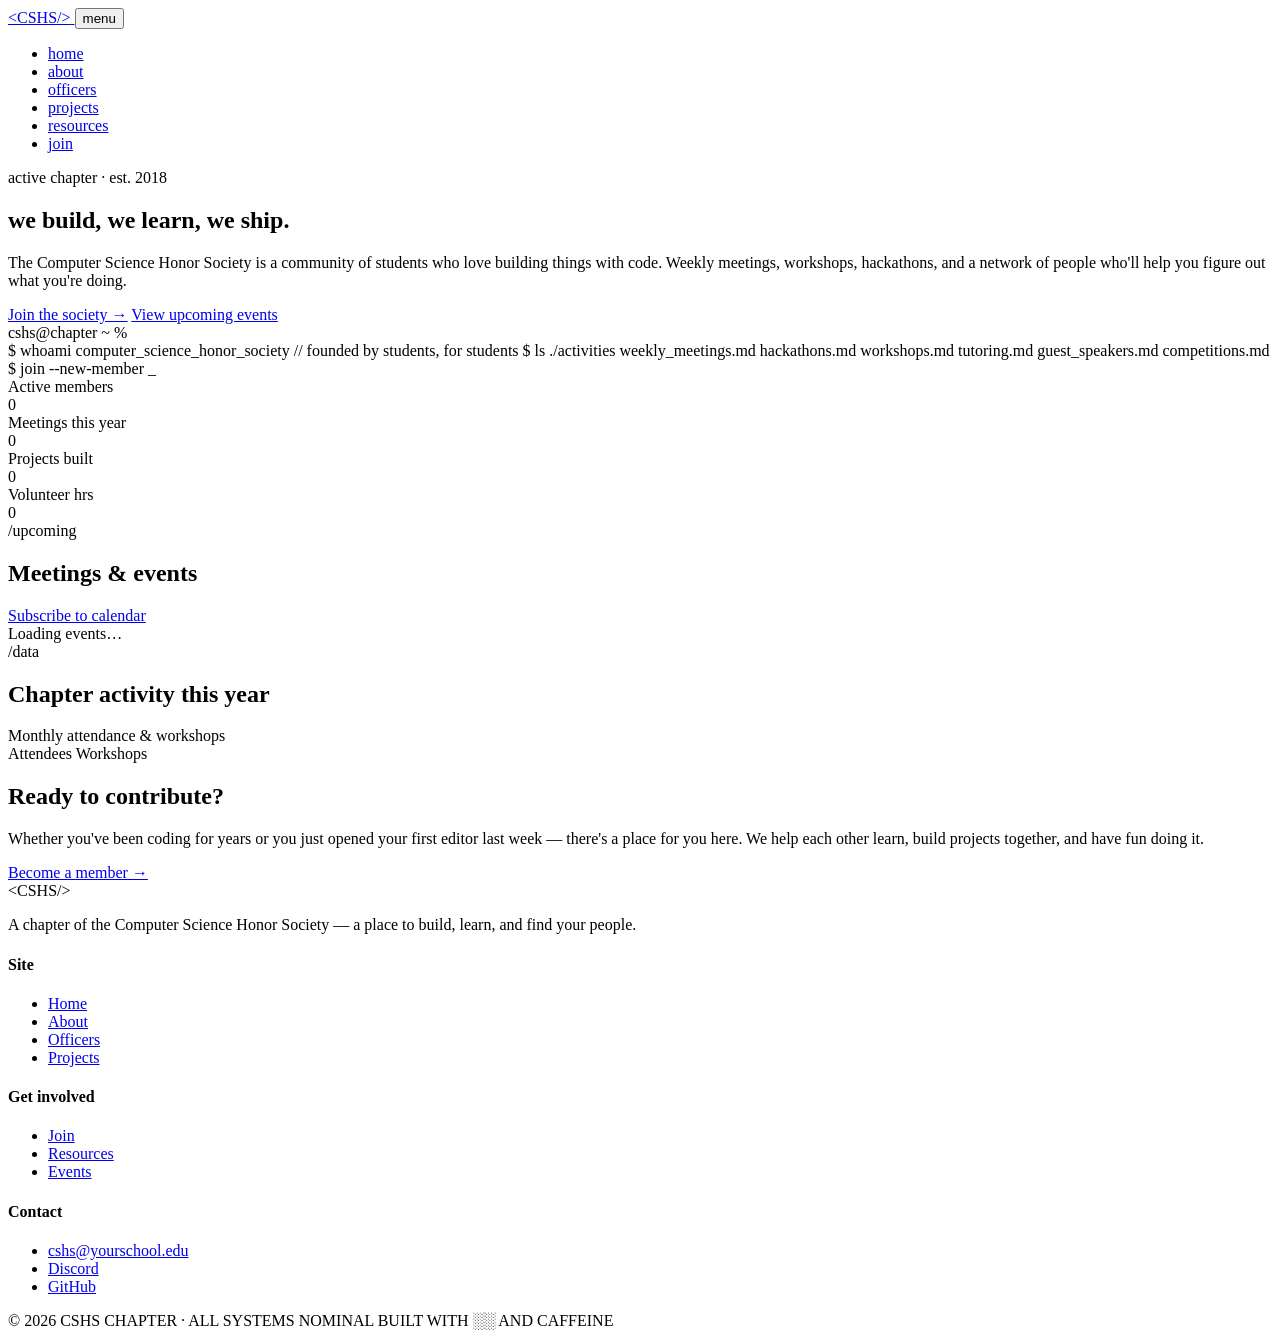
==== index.html @ a64af37d "Add files via upload" ====
<!DOCTYPE html>
<html lang="en">
<head>
  <meta charset="UTF-8">
  <meta name="viewport" content="width=device-width, initial-scale=1.0">
  <title>CSHS — Computer Science Honor Society</title>
  <meta name="description" content="The Computer Science Honor Society — a community of student programmers, builders, and problem solvers.">
  <link rel="stylesheet" href="assets/style.css">
</head>
<body>

<nav>
  <div class="nav-inner">
    <a href="index.html" class="logo">
      <span class="logo-bracket">&lt;</span>CSHS<span class="logo-bracket">/&gt;</span>
      <span class="logo-cursor"></span>
    </a>
    <button class="nav-toggle" aria-label="Toggle menu">menu</button>
    <ul class="nav-links">
      <li><a href="index.html" class="active">home</a></li>
      <li><a href="about.html">about</a></li>
      <li><a href="officers.html">officers</a></li>
      <li><a href="projects.html">projects</a></li>
      <li><a href="resources.html">resources</a></li>
      <li><a href="join.html">join</a></li>
    </ul>
  </div>
</nav>

<main>

  <!-- HERO -->
  <section class="hero">
    <div class="hero-grid">
      <div class="hero-content">
        <div class="hero-tag">
          <span class="pulse"></span>
          <span>active chapter · est. 2018</span>
        </div>
        <h1 class="hero-title">
          <span class="line-1">we build,</span>
          <span class="line-2">we learn,</span>
          <span class="line-1">we ship.</span>
        </h1>
        <p class="hero-subtitle">
          The Computer Science Honor Society is a community of students who love
          building things with code. Weekly meetings, workshops, hackathons,
          and a network of people who'll help you figure out what you're doing.
        </p>
        <div class="hero-cta">
          <a href="join.html" class="btn btn-primary">Join the society →</a>
          <a href="#events" class="btn">View upcoming events</a>
        </div>
      </div>

      <div class="terminal">
        <div class="terminal-header">
          <span class="terminal-dot dot-red"></span>
          <span class="terminal-dot dot-yellow"></span>
          <span class="terminal-dot dot-green"></span>
          <span class="terminal-title">cshs@chapter ~ %</span>
        </div>
        <div class="terminal-body">
          <span class="terminal-line"><span class="prompt">$</span> whoami</span>
          <span class="terminal-line"><span class="path">computer_science_honor_society</span></span>
          <span class="terminal-line"><span class="comment">// founded by students, for students</span></span>
          <span class="terminal-line"><span class="prompt">$</span> ls ./activities</span>
          <span class="terminal-line"><span class="string">weekly_meetings.md  hackathons.md  workshops.md</span></span>
          <span class="terminal-line"><span class="string">tutoring.md  guest_speakers.md  competitions.md</span></span>
          <span class="terminal-line"><span class="prompt">$</span> <span class="keyword">join</span> --new-member <span class="path">_</span></span>
        </div>
      </div>
    </div>

    <!-- STATS -->
    <div class="stats-grid reveal">
      <div class="stat">
        <div class="stat-label">Active members</div>
        <div class="stat-value" data-stat="members">0</div>
      </div>
      <div class="stat">
        <div class="stat-label">Meetings this year</div>
        <div class="stat-value" data-stat="meetings_this_year">0</div>
      </div>
      <div class="stat">
        <div class="stat-label">Projects built</div>
        <div class="stat-value" data-stat="projects_built">0</div>
      </div>
      <div class="stat">
        <div class="stat-label">Volunteer hrs</div>
        <div class="stat-value" data-stat="hours_volunteered">0</div>
      </div>
    </div>
  </section>

  <!-- ANNOUNCEMENTS TICKER -->
  <div class="announcement-bar">
    <div class="announcement-track" id="announcement-track"></div>
  </div>

  <!-- EVENTS -->
  <section class="section events-section" id="events">
    <div class="events-header">
      <div>
        <div class="section-label">/upcoming</div>
        <h2 class="section-title">Meetings & <span class="accent">events</span></h2>
      </div>
      <a href="#" class="btn">Subscribe to calendar</a>
    </div>
    <div class="events-list" id="events-list">
      <div class="empty-state">Loading events…</div>
    </div>
  </section>

  <!-- ACTIVITY CHART -->
  <section class="section">
    <div class="section-label">/data</div>
    <h2 class="section-title">Chapter <span class="accent">activity</span> this year</h2>

    <div class="activity-chart">
      <div class="chart-header">
        <div class="chart-title">Monthly attendance & workshops</div>
        <div class="chart-legend">
          <span><span class="legend-dot" style="background: var(--accent)"></span>Attendees</span>
          <span><span class="legend-dot" style="background: var(--cyan)"></span>Workshops</span>
        </div>
      </div>
      <div class="bar-chart" id="activity-chart"></div>
    </div>
  </section>

  <!-- CTA -->
  <section class="section">
    <div class="cta-box reveal">
      <h2 class="cta-title">Ready to <span class="accent">contribute</span>?</h2>
      <p class="cta-text">
        Whether you've been coding for years or you just opened your first editor
        last week — there's a place for you here. We help each other learn, build
        projects together, and have fun doing it.
      </p>
      <a href="join.html" class="btn btn-primary">Become a member →</a>
    </div>
  </section>

</main>

<footer>
  <div class="footer-inner">
    <div class="footer-col">
      <div class="logo">
        <span class="logo-bracket">&lt;</span>CSHS<span class="logo-bracket">/&gt;</span>
      </div>
      <p class="footer-tagline">
        A chapter of the Computer Science Honor Society —
        a place to build, learn, and find your people.
      </p>
    </div>
    <div class="footer-col">
      <h4>Site</h4>
      <ul>
        <li><a href="index.html">Home</a></li>
        <li><a href="about.html">About</a></li>
        <li><a href="officers.html">Officers</a></li>
        <li><a href="projects.html">Projects</a></li>
      </ul>
    </div>
    <div class="footer-col">
      <h4>Get involved</h4>
      <ul>
        <li><a href="join.html">Join</a></li>
        <li><a href="resources.html">Resources</a></li>
        <li><a href="#events">Events</a></li>
      </ul>
    </div>
    <div class="footer-col">
      <h4>Contact</h4>
      <ul>
        <li><a href="mailto:cshs@yourschool.edu">cshs@yourschool.edu</a></li>
        <li><a href="#">Discord</a></li>
        <li><a href="#">GitHub</a></li>
      </ul>
    </div>
  </div>
  <div class="footer-bottom">
    <span>© 2026 CSHS CHAPTER · ALL SYSTEMS NOMINAL</span>
    <span>BUILT WITH ░░ AND CAFFEINE</span>
  </div>
</footer>

<script src="assets/script.js"></script>
</body>
</html>
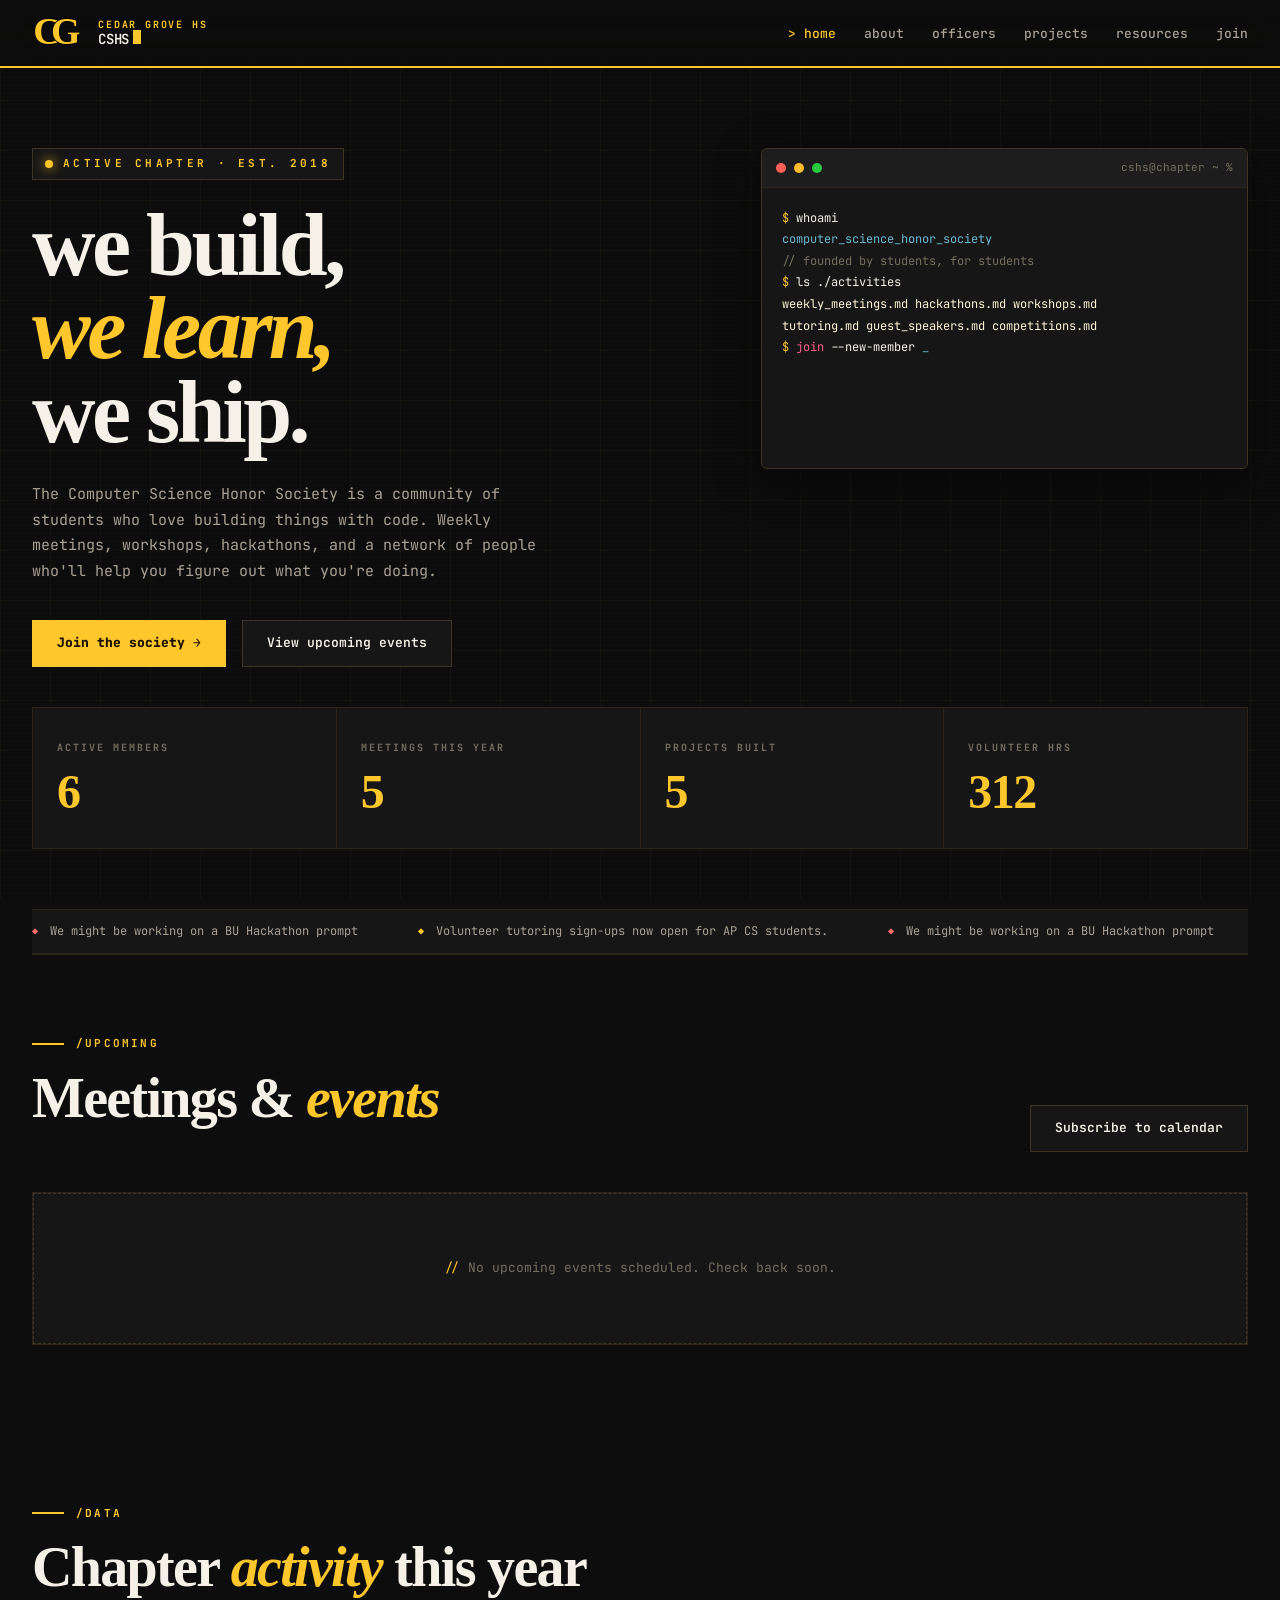
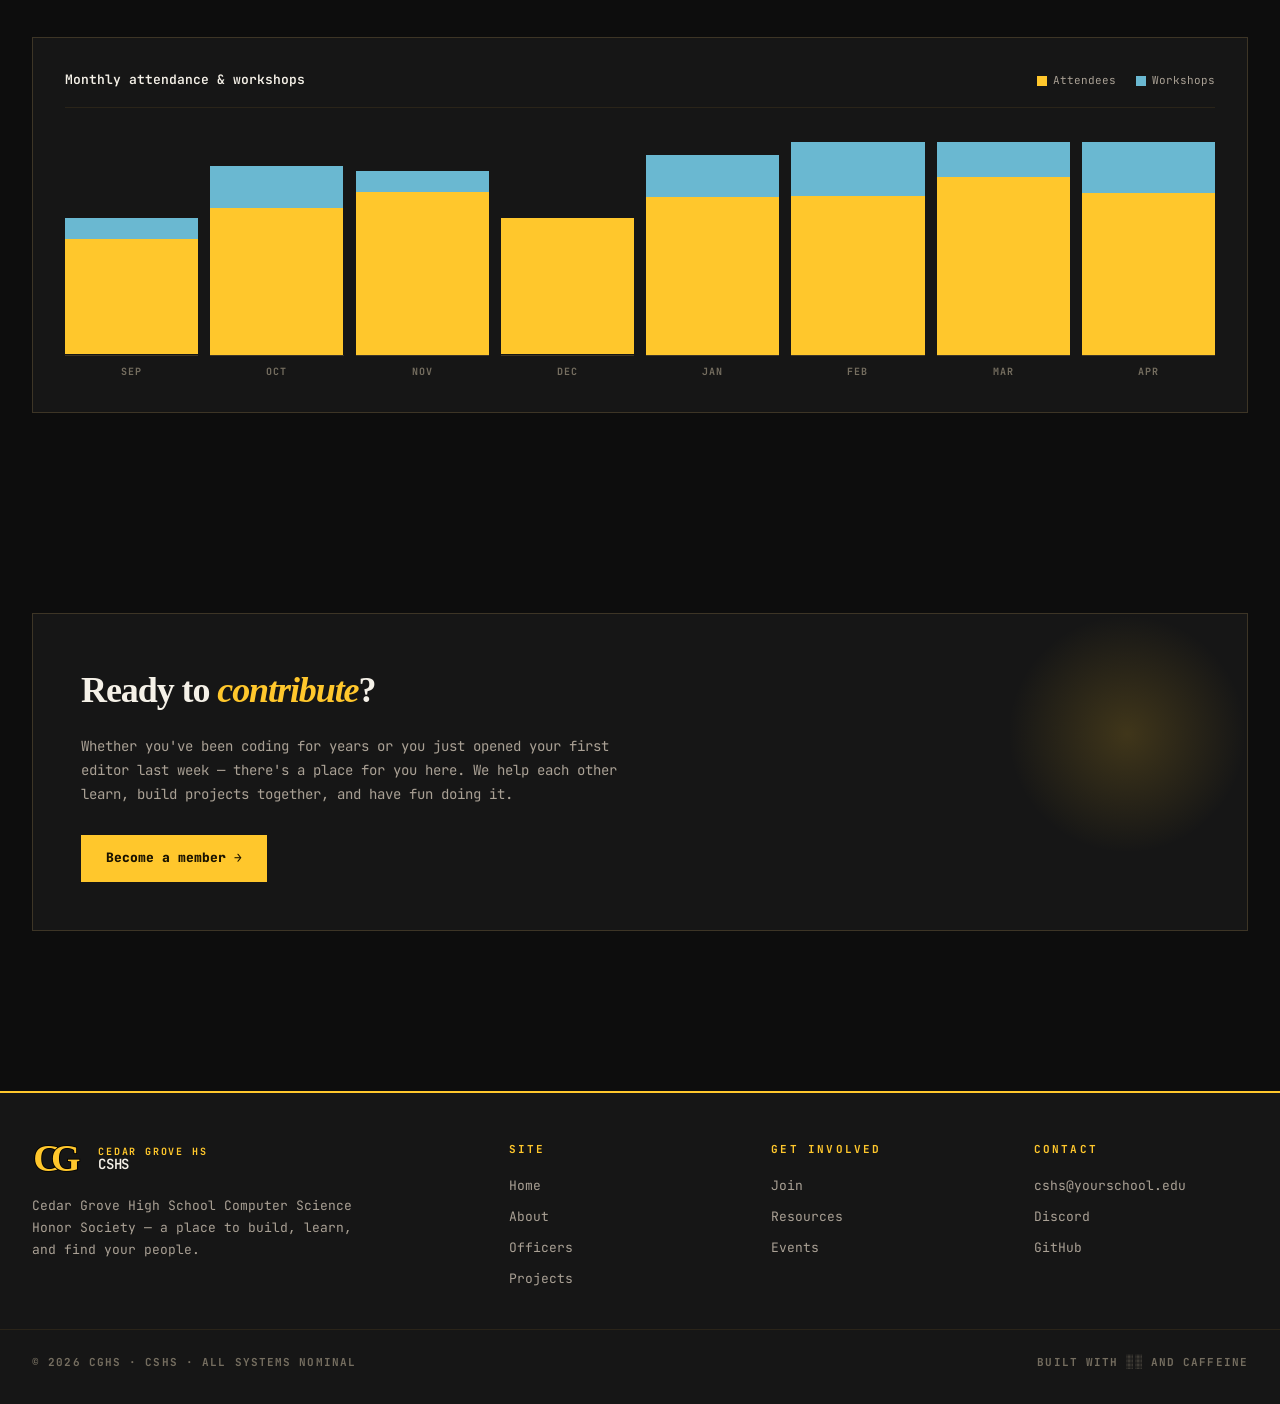
==== commit ee6a4104: "Apply Cedar Grove gold/black theme with CG monogram Switch site from green/cyberpunk theme to Cedar " ====
--- a/index.html
+++ b/index.html
@@ -12,8 +12,11 @@
 <nav>
   <div class="nav-inner">
     <a href="index.html" class="logo">
-      <span class="logo-bracket">&lt;</span>CSHS<span class="logo-bracket">/&gt;</span>
-      <span class="logo-cursor"></span>
+      <img src="assets/logo.svg" alt="Cedar Grove" class="logo-img">
+      <span class="logo-text">
+        <span class="logo-school">Cedar Grove HS</span>
+        <span class="logo-club">CSHS<span class="logo-cursor"></span></span>
+      </span>
     </a>
     <button class="nav-toggle" aria-label="Toggle menu">menu</button>
     <ul class="nav-links">
@@ -148,10 +151,14 @@
   <div class="footer-inner">
     <div class="footer-col">
       <div class="logo">
-        <span class="logo-bracket">&lt;</span>CSHS<span class="logo-bracket">/&gt;</span>
+        <img src="assets/logo.svg" alt="Cedar Grove" class="logo-img">
+        <span class="logo-text">
+          <span class="logo-school">Cedar Grove HS</span>
+          <span class="logo-club">CSHS</span>
+        </span>
       </div>
       <p class="footer-tagline">
-        A chapter of the Computer Science Honor Society —
+        Cedar Grove High School Computer Science Honor Society —
         a place to build, learn, and find your people.
       </p>
     </div>
@@ -182,7 +189,7 @@
     </div>
   </div>
   <div class="footer-bottom">
-    <span>© 2026 CSHS CHAPTER · ALL SYSTEMS NOMINAL</span>
+    <span>© 2026 CGHS · CSHS · ALL SYSTEMS NOMINAL</span>
     <span>BUILT WITH ░░ AND CAFFEINE</span>
   </div>
 </footer>
--- a/assets/style.css
+++ b/assets/style.css
@@ -0,0 +1,1168 @@
+/* ============================================
+   CGHS CSHS — Cedar Grove High School
+   Computer Science Honor Society
+   School colors: gold + black
+   ============================================ */
+
+@import url('https://fonts.googleapis.com/css2?family=JetBrains+Mono:wght@300;400;500;700;800&family=Fraunces:opsz,wght@9..144,400;9..144,700;9..144,900&display=swap');
+
+:root {
+  --bg: #0d0d0d;
+  --bg-elevated: #161616;
+  --bg-card: #1d1d1d;
+  --border: #2a2419;
+  --border-bright: #3d3526;
+  --text: #f5f1e8;
+  --text-dim: #aaa195;
+  --text-muted: #756e60;
+  --accent: #ffc72c;        /* CG gold */
+  --accent-dim: #e0ae22;
+  --accent-deep: #b8870a;
+  --accent-glow: rgba(255, 199, 44, 0.18);
+  --cream: #fff5d6;
+  --magenta: #ff5c8a;
+  --cyan: #6ab8d1;
+  --red: #ff6b6b;
+  --mono: 'JetBrains Mono', ui-monospace, 'SF Mono', Menlo, monospace;
+  --serif: 'Fraunces', Georgia, serif;
+}
+
+* {
+  margin: 0;
+  padding: 0;
+  box-sizing: border-box;
+}
+
+html {
+  scroll-behavior: smooth;
+}
+
+body {
+  font-family: var(--mono);
+  background: var(--bg);
+  color: var(--text);
+  line-height: 1.6;
+  font-size: 14px;
+  overflow-x: hidden;
+  position: relative;
+}
+
+/* Subtle grid background */
+body::before {
+  content: '';
+  position: fixed;
+  inset: 0;
+  background-image:
+    linear-gradient(rgba(255, 199, 44, 0.03) 1px, transparent 1px),
+    linear-gradient(90deg, rgba(255, 199, 44, 0.03) 1px, transparent 1px);
+  background-size: 50px 50px;
+  pointer-events: none;
+  z-index: 0;
+}
+
+/* Diagonal gold stripe accent */
+body::after {
+  content: '';
+  position: fixed;
+  inset: 0;
+  background: linear-gradient(transparent 50%, rgba(0, 0, 0, 0.04) 50%);
+  background-size: 100% 4px;
+  pointer-events: none;
+  z-index: 1;
+  opacity: 0.5;
+}
+
+a {
+  color: var(--accent);
+  text-decoration: none;
+  transition: opacity 0.2s;
+}
+
+a:hover {
+  opacity: 0.85;
+}
+
+/* ============================================
+   NAVIGATION
+   ============================================ */
+nav {
+  position: sticky;
+  top: 0;
+  z-index: 100;
+  background: rgba(13, 13, 13, 0.92);
+  backdrop-filter: blur(12px);
+  border-bottom: 2px solid var(--accent);
+}
+
+.nav-inner {
+  max-width: 1300px;
+  margin: 0 auto;
+  padding: 14px 32px;
+  display: flex;
+  justify-content: space-between;
+  align-items: center;
+  gap: 16px;
+}
+
+.logo {
+  font-family: var(--mono);
+  font-weight: 800;
+  font-size: 16px;
+  letter-spacing: -0.02em;
+  display: flex;
+  align-items: center;
+  gap: 12px;
+  color: var(--text);
+}
+
+.logo-img {
+  height: 38px;
+  width: auto;
+  display: block;
+}
+
+.logo-text {
+  display: flex;
+  flex-direction: column;
+  line-height: 1.1;
+}
+
+.logo-text .logo-school {
+  font-size: 10px;
+  color: var(--accent);
+  letter-spacing: 0.18em;
+  text-transform: uppercase;
+  font-weight: 700;
+}
+
+.logo-text .logo-club {
+  font-size: 14px;
+  color: var(--text);
+  font-weight: 600;
+}
+
+.logo-cursor {
+  display: inline-block;
+  width: 8px;
+  height: 14px;
+  background: var(--accent);
+  animation: blink 1.1s steps(2) infinite;
+  margin-left: 4px;
+}
+
+@keyframes blink {
+  0%, 50% { opacity: 1; }
+  51%, 100% { opacity: 0; }
+}
+
+.nav-links {
+  display: flex;
+  gap: 28px;
+  align-items: center;
+  list-style: none;
+}
+
+.nav-links a {
+  color: var(--text-dim);
+  font-size: 13px;
+  font-weight: 500;
+  position: relative;
+  padding: 4px 0;
+}
+
+.nav-links a:hover,
+.nav-links a.active {
+  color: var(--accent);
+  opacity: 1;
+}
+
+.nav-links a.active::before {
+  content: '> ';
+  color: var(--accent);
+}
+
+.nav-toggle {
+  display: none;
+  background: none;
+  border: 1px solid var(--border-bright);
+  color: var(--text);
+  padding: 6px 12px;
+  cursor: pointer;
+  font-family: var(--mono);
+  font-size: 12px;
+}
+
+/* ============================================
+   LAYOUT
+   ============================================ */
+main {
+  position: relative;
+  z-index: 2;
+  max-width: 1300px;
+  margin: 0 auto;
+  padding: 0 32px;
+}
+
+.section {
+  padding: 80px 0;
+  position: relative;
+}
+
+.section-label {
+  font-size: 11px;
+  color: var(--accent);
+  letter-spacing: 0.2em;
+  text-transform: uppercase;
+  margin-bottom: 16px;
+  display: flex;
+  align-items: center;
+  gap: 12px;
+  font-weight: 700;
+}
+
+.section-label::before {
+  content: '';
+  width: 32px;
+  height: 2px;
+  background: var(--accent);
+}
+
+.section-title {
+  font-family: var(--serif);
+  font-size: clamp(2rem, 5vw, 3.5rem);
+  font-weight: 900;
+  line-height: 1.05;
+  letter-spacing: -0.03em;
+  margin-bottom: 24px;
+  color: var(--text);
+}
+
+.section-title .accent {
+  color: var(--accent);
+  font-style: italic;
+}
+
+/* ============================================
+   HERO
+   ============================================ */
+.hero {
+  padding: 80px 0 60px;
+  position: relative;
+}
+
+.hero-grid {
+  display: grid;
+  grid-template-columns: 1.4fr 1fr;
+  gap: 48px;
+  align-items: start;
+}
+
+.hero-content {
+  position: relative;
+}
+
+.hero-tag {
+  font-size: 11px;
+  color: var(--accent);
+  letter-spacing: 0.3em;
+  text-transform: uppercase;
+  margin-bottom: 24px;
+  display: inline-flex;
+  align-items: center;
+  gap: 10px;
+  padding: 6px 12px;
+  border: 1px solid var(--border-bright);
+  background: var(--bg-elevated);
+  font-weight: 700;
+}
+
+.hero-tag .pulse {
+  width: 8px;
+  height: 8px;
+  background: var(--accent);
+  border-radius: 50%;
+  box-shadow: 0 0 12px var(--accent);
+  animation: pulse 2s ease-in-out infinite;
+}
+
+@keyframes pulse {
+  0%, 100% { opacity: 1; transform: scale(1); }
+  50% { opacity: 0.5; transform: scale(0.85); }
+}
+
+.hero-title {
+  font-family: var(--serif);
+  font-size: clamp(2.5rem, 7vw, 5.5rem);
+  font-weight: 900;
+  line-height: 0.95;
+  letter-spacing: -0.04em;
+  margin-bottom: 28px;
+}
+
+.hero-title .line-1 { display: block; }
+.hero-title .line-2 {
+  display: block;
+  color: var(--accent);
+  font-style: italic;
+}
+
+.hero-subtitle {
+  font-size: 15px;
+  color: var(--text-dim);
+  max-width: 520px;
+  margin-bottom: 36px;
+  line-height: 1.7;
+}
+
+.hero-cta {
+  display: flex;
+  gap: 16px;
+  flex-wrap: wrap;
+}
+
+.btn {
+  display: inline-flex;
+  align-items: center;
+  gap: 8px;
+  padding: 12px 24px;
+  font-family: var(--mono);
+  font-size: 13px;
+  font-weight: 600;
+  border: 1px solid var(--border-bright);
+  background: var(--bg-elevated);
+  color: var(--text);
+  cursor: pointer;
+  transition: all 0.2s;
+  text-decoration: none;
+}
+
+.btn:hover {
+  border-color: var(--accent);
+  color: var(--accent);
+  background: var(--bg-card);
+}
+
+.btn-primary {
+  background: var(--accent);
+  color: #1a1300;
+  border-color: var(--accent);
+  font-weight: 800;
+}
+
+.btn-primary:hover {
+  background: var(--accent-dim);
+  color: #1a1300;
+  box-shadow: 0 0 24px var(--accent-glow);
+}
+
+/* Terminal window in hero */
+.terminal {
+  background: var(--bg-elevated);
+  border: 1px solid var(--border-bright);
+  border-radius: 6px;
+  overflow: hidden;
+  font-size: 12px;
+  box-shadow: 0 12px 40px rgba(0, 0, 0, 0.5);
+}
+
+.terminal-header {
+  background: var(--bg-card);
+  padding: 10px 14px;
+  display: flex;
+  align-items: center;
+  gap: 8px;
+  border-bottom: 1px solid var(--border);
+}
+
+.terminal-dot {
+  width: 10px;
+  height: 10px;
+  border-radius: 50%;
+}
+
+.dot-red { background: #ff5f56; }
+.dot-yellow { background: #ffbd2e; }
+.dot-green { background: #27c93f; }
+
+.terminal-title {
+  color: var(--text-muted);
+  font-size: 11px;
+  margin-left: auto;
+}
+
+.terminal-body {
+  padding: 20px;
+  min-height: 280px;
+  line-height: 1.8;
+}
+
+.terminal-line {
+  display: block;
+  opacity: 0;
+  animation: typeIn 0.5s ease-out forwards;
+}
+
+.terminal-line:nth-child(1) { animation-delay: 0.3s; }
+.terminal-line:nth-child(2) { animation-delay: 0.8s; }
+.terminal-line:nth-child(3) { animation-delay: 1.2s; }
+.terminal-line:nth-child(4) { animation-delay: 1.7s; }
+.terminal-line:nth-child(5) { animation-delay: 2.1s; }
+.terminal-line:nth-child(6) { animation-delay: 2.5s; }
+.terminal-line:nth-child(7) { animation-delay: 3.0s; }
+
+@keyframes typeIn {
+  from { opacity: 0; transform: translateY(4px); }
+  to { opacity: 1; transform: translateY(0); }
+}
+
+.prompt { color: var(--accent); }
+.path { color: var(--cyan); }
+.comment { color: var(--text-muted); }
+.string { color: var(--cream); }
+.keyword { color: var(--magenta); }
+
+/* ============================================
+   STATS
+   ============================================ */
+.stats-grid {
+  display: grid;
+  grid-template-columns: repeat(4, 1fr);
+  gap: 1px;
+  background: var(--border);
+  border: 1px solid var(--border);
+  margin-top: 40px;
+}
+
+.stat {
+  background: var(--bg-elevated);
+  padding: 32px 24px;
+  position: relative;
+  transition: background 0.2s;
+}
+
+.stat:hover {
+  background: var(--bg-card);
+}
+
+.stat-label {
+  font-size: 10px;
+  color: var(--text-muted);
+  text-transform: uppercase;
+  letter-spacing: 0.2em;
+  margin-bottom: 12px;
+  font-weight: 700;
+}
+
+.stat-value {
+  font-family: var(--serif);
+  font-size: 3rem;
+  font-weight: 900;
+  color: var(--accent);
+  line-height: 1;
+  letter-spacing: -0.03em;
+}
+
+.stat-suffix {
+  font-family: var(--mono);
+  font-size: 13px;
+  color: var(--text-dim);
+  margin-top: 8px;
+}
+
+/* ============================================
+   EVENTS
+   ============================================ */
+.events-section {
+  border-top: 1px solid var(--border);
+}
+
+.events-header {
+  display: flex;
+  justify-content: space-between;
+  align-items: flex-end;
+  margin-bottom: 40px;
+  flex-wrap: wrap;
+  gap: 16px;
+}
+
+.events-list {
+  display: flex;
+  flex-direction: column;
+  gap: 1px;
+  background: var(--border);
+  border: 1px solid var(--border);
+}
+
+.event {
+  background: var(--bg-elevated);
+  padding: 24px 28px;
+  display: grid;
+  grid-template-columns: 100px 1fr auto;
+  gap: 24px;
+  align-items: center;
+  transition: background 0.2s;
+  cursor: pointer;
+}
+
+.event:hover {
+  background: var(--bg-card);
+}
+
+.event-date {
+  text-align: center;
+  border-right: 1px solid var(--border-bright);
+  padding-right: 24px;
+}
+
+.event-day {
+  font-family: var(--serif);
+  font-size: 2.4rem;
+  font-weight: 900;
+  color: var(--accent);
+  line-height: 1;
+}
+
+.event-month {
+  font-size: 10px;
+  color: var(--text-dim);
+  text-transform: uppercase;
+  letter-spacing: 0.2em;
+  margin-top: 4px;
+  font-weight: 700;
+}
+
+.event-body {
+  min-width: 0;
+}
+
+.event-title {
+  font-size: 15px;
+  font-weight: 600;
+  color: var(--text);
+  margin-bottom: 6px;
+}
+
+.event-meta {
+  font-size: 12px;
+  color: var(--text-dim);
+  display: flex;
+  gap: 16px;
+  flex-wrap: wrap;
+  margin-bottom: 8px;
+}
+
+.event-meta span {
+  display: inline-flex;
+  align-items: center;
+  gap: 6px;
+}
+
+.event-description {
+  font-size: 12px;
+  color: var(--text-muted);
+  line-height: 1.6;
+}
+
+.event-type {
+  font-size: 10px;
+  text-transform: uppercase;
+  letter-spacing: 0.15em;
+  padding: 4px 10px;
+  border: 1px solid;
+  font-weight: 700;
+  white-space: nowrap;
+}
+
+.event-type.meeting { color: var(--accent); border-color: var(--accent); }
+.event-type.workshop { color: var(--cyan); border-color: var(--cyan); }
+.event-type.competition { color: var(--magenta); border-color: var(--magenta); }
+.event-type.social { color: var(--cream); border-color: var(--cream); }
+.event-type.guest { color: var(--red); border-color: var(--red); }
+.event-type.other { color: var(--text-dim); border-color: var(--text-dim); }
+
+/* ============================================
+   ANNOUNCEMENTS BAR
+   ============================================ */
+.announcement-bar {
+  background: var(--bg-elevated);
+  border-top: 1px solid var(--border);
+  border-bottom: 1px solid var(--border);
+  padding: 12px 0;
+  overflow: hidden;
+  position: relative;
+}
+
+.announcement-track {
+  display: flex;
+  gap: 60px;
+  animation: scroll 40s linear infinite;
+  white-space: nowrap;
+  width: max-content;
+}
+
+@keyframes scroll {
+  from { transform: translateX(0); }
+  to { transform: translateX(-50%); }
+}
+
+.announcement-item {
+  font-size: 12px;
+  color: var(--text-dim);
+  display: inline-flex;
+  align-items: center;
+  gap: 12px;
+}
+
+.announcement-item::before {
+  content: '◆';
+  color: var(--accent);
+  font-size: 10px;
+}
+
+.announcement-item.high::before {
+  color: var(--red);
+}
+
+/* ============================================
+   CHART SECTION
+   ============================================ */
+.activity-chart {
+  background: var(--bg-elevated);
+  border: 1px solid var(--border-bright);
+  padding: 32px;
+  margin-top: 40px;
+}
+
+.chart-header {
+  display: flex;
+  justify-content: space-between;
+  align-items: center;
+  margin-bottom: 32px;
+  padding-bottom: 16px;
+  border-bottom: 1px solid var(--border);
+}
+
+.chart-title {
+  font-size: 13px;
+  font-weight: 600;
+  color: var(--text);
+}
+
+.chart-legend {
+  display: flex;
+  gap: 20px;
+  font-size: 11px;
+  color: var(--text-dim);
+}
+
+.legend-dot {
+  display: inline-block;
+  width: 10px;
+  height: 10px;
+  margin-right: 6px;
+  vertical-align: middle;
+}
+
+.bar-chart {
+  display: grid;
+  grid-template-columns: repeat(8, 1fr);
+  gap: 12px;
+  height: 240px;
+  align-items: end;
+}
+
+.bar-col {
+  display: flex;
+  flex-direction: column;
+  align-items: center;
+  height: 100%;
+  position: relative;
+}
+
+.bar-stack {
+  width: 100%;
+  display: flex;
+  flex-direction: column-reverse;
+  flex: 1;
+  border-bottom: 1px solid var(--border-bright);
+}
+
+.bar {
+  width: 100%;
+  background: var(--accent);
+  transition: opacity 0.2s;
+  position: relative;
+  animation: barGrow 0.8s ease-out forwards;
+  transform-origin: bottom;
+  transform: scaleY(0);
+}
+
+.bar.attendance { background: var(--accent); }
+.bar.workshops { background: var(--cyan); }
+
+@keyframes barGrow {
+  to { transform: scaleY(1); }
+}
+
+.bar-col:nth-child(1) .bar { animation-delay: 0.05s; }
+.bar-col:nth-child(2) .bar { animation-delay: 0.1s; }
+.bar-col:nth-child(3) .bar { animation-delay: 0.15s; }
+.bar-col:nth-child(4) .bar { animation-delay: 0.2s; }
+.bar-col:nth-child(5) .bar { animation-delay: 0.25s; }
+.bar-col:nth-child(6) .bar { animation-delay: 0.3s; }
+.bar-col:nth-child(7) .bar { animation-delay: 0.35s; }
+.bar-col:nth-child(8) .bar { animation-delay: 0.4s; }
+
+.bar-col:hover .bar { opacity: 0.7; }
+
+.bar-label {
+  font-size: 10px;
+  color: var(--text-muted);
+  margin-top: 8px;
+  text-transform: uppercase;
+  letter-spacing: 0.1em;
+  font-weight: 700;
+}
+
+/* ============================================
+   ABOUT PAGE
+   ============================================ */
+.about-grid {
+  display: grid;
+  grid-template-columns: 1fr 1fr;
+  gap: 64px;
+  margin-top: 48px;
+}
+
+.about-text p {
+  font-size: 14px;
+  color: var(--text-dim);
+  line-height: 1.8;
+  margin-bottom: 20px;
+}
+
+.about-text p:first-child::first-letter {
+  font-family: var(--serif);
+  font-size: 3.5rem;
+  font-weight: 900;
+  float: left;
+  line-height: 0.9;
+  margin: 4px 12px -4px 0;
+  color: var(--accent);
+}
+
+.values-list {
+  display: flex;
+  flex-direction: column;
+  gap: 1px;
+  background: var(--border);
+  border: 1px solid var(--border);
+}
+
+.value-item {
+  background: var(--bg-elevated);
+  padding: 24px;
+  transition: background 0.2s;
+}
+
+.value-item:hover {
+  background: var(--bg-card);
+}
+
+.value-num {
+  font-family: var(--mono);
+  font-size: 11px;
+  color: var(--text-muted);
+  letter-spacing: 0.2em;
+  margin-bottom: 8px;
+  font-weight: 700;
+}
+
+.value-title {
+  font-family: var(--serif);
+  font-size: 1.5rem;
+  font-weight: 700;
+  color: var(--accent);
+  margin-bottom: 8px;
+  letter-spacing: -0.02em;
+}
+
+.value-desc {
+  font-size: 13px;
+  color: var(--text-dim);
+  line-height: 1.6;
+}
+
+/* ============================================
+   OFFICERS / TEAM
+   ============================================ */
+.officers-grid {
+  display: grid;
+  grid-template-columns: repeat(4, 1fr);
+  gap: 1px;
+  background: var(--border);
+  border: 1px solid var(--border);
+  margin-top: 40px;
+}
+
+.officer {
+  background: var(--bg-elevated);
+  padding: 28px 24px;
+  transition: background 0.2s;
+}
+
+.officer:hover {
+  background: var(--bg-card);
+}
+
+.officer-avatar {
+  width: 64px;
+  height: 64px;
+  background: var(--bg-card);
+  border: 2px solid var(--accent);
+  display: flex;
+  align-items: center;
+  justify-content: center;
+  font-family: var(--serif);
+  font-weight: 900;
+  font-size: 1.5rem;
+  color: var(--accent);
+  margin-bottom: 16px;
+}
+
+.officer-role {
+  font-size: 10px;
+  color: var(--text-muted);
+  letter-spacing: 0.2em;
+  text-transform: uppercase;
+  margin-bottom: 6px;
+  font-weight: 700;
+}
+
+.officer-name {
+  font-family: var(--serif);
+  font-size: 1.25rem;
+  font-weight: 700;
+  color: var(--text);
+  letter-spacing: -0.02em;
+}
+
+.officer-grade {
+  font-size: 11px;
+  color: var(--text-dim);
+  margin-top: 4px;
+}
+
+/* ============================================
+   JOIN / CTA SECTION
+   ============================================ */
+.cta-box {
+  background: var(--bg-elevated);
+  border: 1px solid var(--border-bright);
+  padding: 48px;
+  margin-top: 40px;
+  position: relative;
+  overflow: hidden;
+}
+
+.cta-box::before {
+  content: '';
+  position: absolute;
+  top: 0;
+  right: 0;
+  width: 240px;
+  height: 240px;
+  background: radial-gradient(circle, var(--accent-glow), transparent 70%);
+  pointer-events: none;
+}
+
+.cta-title {
+  font-family: var(--serif);
+  font-size: 2.25rem;
+  font-weight: 900;
+  letter-spacing: -0.03em;
+  margin-bottom: 16px;
+  color: var(--text);
+}
+
+.cta-title .accent { color: var(--accent); font-style: italic; }
+
+.cta-text {
+  color: var(--text-dim);
+  font-size: 14px;
+  margin-bottom: 28px;
+  max-width: 580px;
+  line-height: 1.7;
+}
+
+/* ============================================
+   RESOURCES (page)
+   ============================================ */
+.resources-grid {
+  display: grid;
+  grid-template-columns: repeat(2, 1fr);
+  gap: 24px;
+  margin-top: 40px;
+}
+
+.resource-card {
+  background: var(--bg-elevated);
+  border: 1px solid var(--border-bright);
+  padding: 28px;
+  transition: all 0.2s;
+  cursor: pointer;
+  position: relative;
+}
+
+.resource-card:hover {
+  border-color: var(--accent);
+  transform: translateY(-2px);
+}
+
+.resource-card::after {
+  content: '→';
+  position: absolute;
+  top: 28px;
+  right: 28px;
+  color: var(--text-muted);
+  transition: all 0.2s;
+}
+
+.resource-card:hover::after {
+  color: var(--accent);
+  transform: translate(4px, 0);
+}
+
+.resource-tag {
+  font-size: 10px;
+  color: var(--accent);
+  letter-spacing: 0.2em;
+  text-transform: uppercase;
+  margin-bottom: 16px;
+  font-weight: 700;
+}
+
+.resource-title {
+  font-family: var(--serif);
+  font-size: 1.5rem;
+  font-weight: 700;
+  margin-bottom: 12px;
+  letter-spacing: -0.02em;
+}
+
+.resource-desc {
+  color: var(--text-dim);
+  font-size: 13px;
+  line-height: 1.6;
+}
+
+/* ============================================
+   PROJECTS
+   ============================================ */
+.projects-grid {
+  display: grid;
+  grid-template-columns: repeat(3, 1fr);
+  gap: 1px;
+  background: var(--border);
+  border: 1px solid var(--border);
+  margin-top: 40px;
+}
+
+.project {
+  background: var(--bg-elevated);
+  padding: 32px 28px;
+  transition: background 0.2s;
+  color: inherit;
+  text-decoration: none;
+  display: block;
+}
+
+.project:hover {
+  background: var(--bg-card);
+}
+
+.project-icon {
+  font-family: var(--mono);
+  font-size: 11px;
+  color: var(--accent);
+  margin-bottom: 16px;
+  letter-spacing: 0.1em;
+  font-weight: 700;
+}
+
+.project-title {
+  font-family: var(--serif);
+  font-size: 1.4rem;
+  font-weight: 700;
+  margin-bottom: 12px;
+  letter-spacing: -0.02em;
+  color: var(--text);
+}
+
+.project:hover .project-title {
+  color: var(--accent);
+}
+
+.project-desc {
+  color: var(--text-dim);
+  font-size: 12px;
+  line-height: 1.6;
+  margin-bottom: 16px;
+}
+
+.project-tags {
+  display: flex;
+  gap: 8px;
+  flex-wrap: wrap;
+}
+
+.project-tag {
+  font-size: 10px;
+  color: var(--text-muted);
+  border: 1px solid var(--border-bright);
+  padding: 3px 8px;
+}
+
+/* ============================================
+   FOOTER
+   ============================================ */
+footer {
+  border-top: 2px solid var(--accent);
+  padding: 48px 0 32px;
+  margin-top: 80px;
+  position: relative;
+  z-index: 2;
+  background: var(--bg-elevated);
+}
+
+.footer-inner {
+  max-width: 1300px;
+  margin: 0 auto;
+  padding: 0 32px;
+  display: grid;
+  grid-template-columns: 2fr 1fr 1fr 1fr;
+  gap: 48px;
+  margin-bottom: 40px;
+}
+
+.footer-col h4 {
+  font-size: 11px;
+  color: var(--accent);
+  letter-spacing: 0.2em;
+  text-transform: uppercase;
+  margin-bottom: 16px;
+  font-weight: 700;
+}
+
+.footer-col ul {
+  list-style: none;
+  display: flex;
+  flex-direction: column;
+  gap: 8px;
+}
+
+.footer-col a {
+  color: var(--text-dim);
+  font-size: 13px;
+}
+
+.footer-col a:hover {
+  color: var(--accent);
+}
+
+.footer-tagline {
+  font-size: 13px;
+  color: var(--text-dim);
+  max-width: 320px;
+  line-height: 1.7;
+  margin-top: 16px;
+}
+
+.footer-bottom {
+  max-width: 1300px;
+  margin: 0 auto;
+  padding: 24px 32px 0;
+  border-top: 1px solid var(--border);
+  display: flex;
+  justify-content: space-between;
+  align-items: center;
+  font-size: 11px;
+  color: var(--text-muted);
+  letter-spacing: 0.1em;
+  font-weight: 700;
+}
+
+/* ============================================
+   RESPONSIVE
+   ============================================ */
+@media (max-width: 900px) {
+  .hero-grid { grid-template-columns: 1fr; }
+  .stats-grid { grid-template-columns: repeat(2, 1fr); }
+  .about-grid { grid-template-columns: 1fr; gap: 40px; }
+  .officers-grid { grid-template-columns: repeat(2, 1fr); }
+  .projects-grid { grid-template-columns: 1fr; }
+  .resources-grid { grid-template-columns: 1fr; }
+  .footer-inner { grid-template-columns: 1fr 1fr; gap: 32px; }
+  .nav-links {
+    display: none;
+    position: absolute;
+    top: 100%;
+    left: 0;
+    right: 0;
+    flex-direction: column;
+    background: var(--bg-elevated);
+    border-bottom: 1px solid var(--border);
+    padding: 16px 32px;
+    gap: 16px;
+  }
+  .nav-links.open { display: flex; }
+  .nav-toggle { display: block; }
+  .event {
+    grid-template-columns: 80px 1fr;
+    gap: 16px;
+  }
+  .event-type { grid-column: 2; justify-self: start; }
+  .bar-chart { grid-template-columns: repeat(4, 1fr); }
+  .bar-col:nth-child(n+5) { display: none; }
+  main { padding: 0 20px; }
+  .nav-inner { padding: 12px 20px; }
+  .cta-box { padding: 32px 24px; }
+}
+
+@media (max-width: 600px) {
+  .stats-grid { grid-template-columns: 1fr 1fr; }
+  .officers-grid { grid-template-columns: 1fr; }
+  .footer-inner { grid-template-columns: 1fr; }
+  .footer-bottom { flex-direction: column; gap: 12px; }
+  .logo-text .logo-club { font-size: 12px; }
+  .logo-img { height: 32px; }
+}
+
+/* ============================================
+   LOADING / EMPTY STATES
+   ============================================ */
+.empty-state {
+  text-align: center;
+  padding: 64px 24px;
+  color: var(--text-muted);
+  font-size: 13px;
+  background: var(--bg-elevated);
+  border: 1px dashed var(--border-bright);
+}
+
+.empty-state::before {
+  content: '// ';
+  color: var(--accent);
+}
+
+/* Reveal on scroll */
+.reveal {
+  opacity: 0;
+  transform: translateY(20px);
+  transition: opacity 0.7s ease, transform 0.7s ease;
+}
+
+.reveal.visible {
+  opacity: 1;
+  transform: translateY(0);
+}
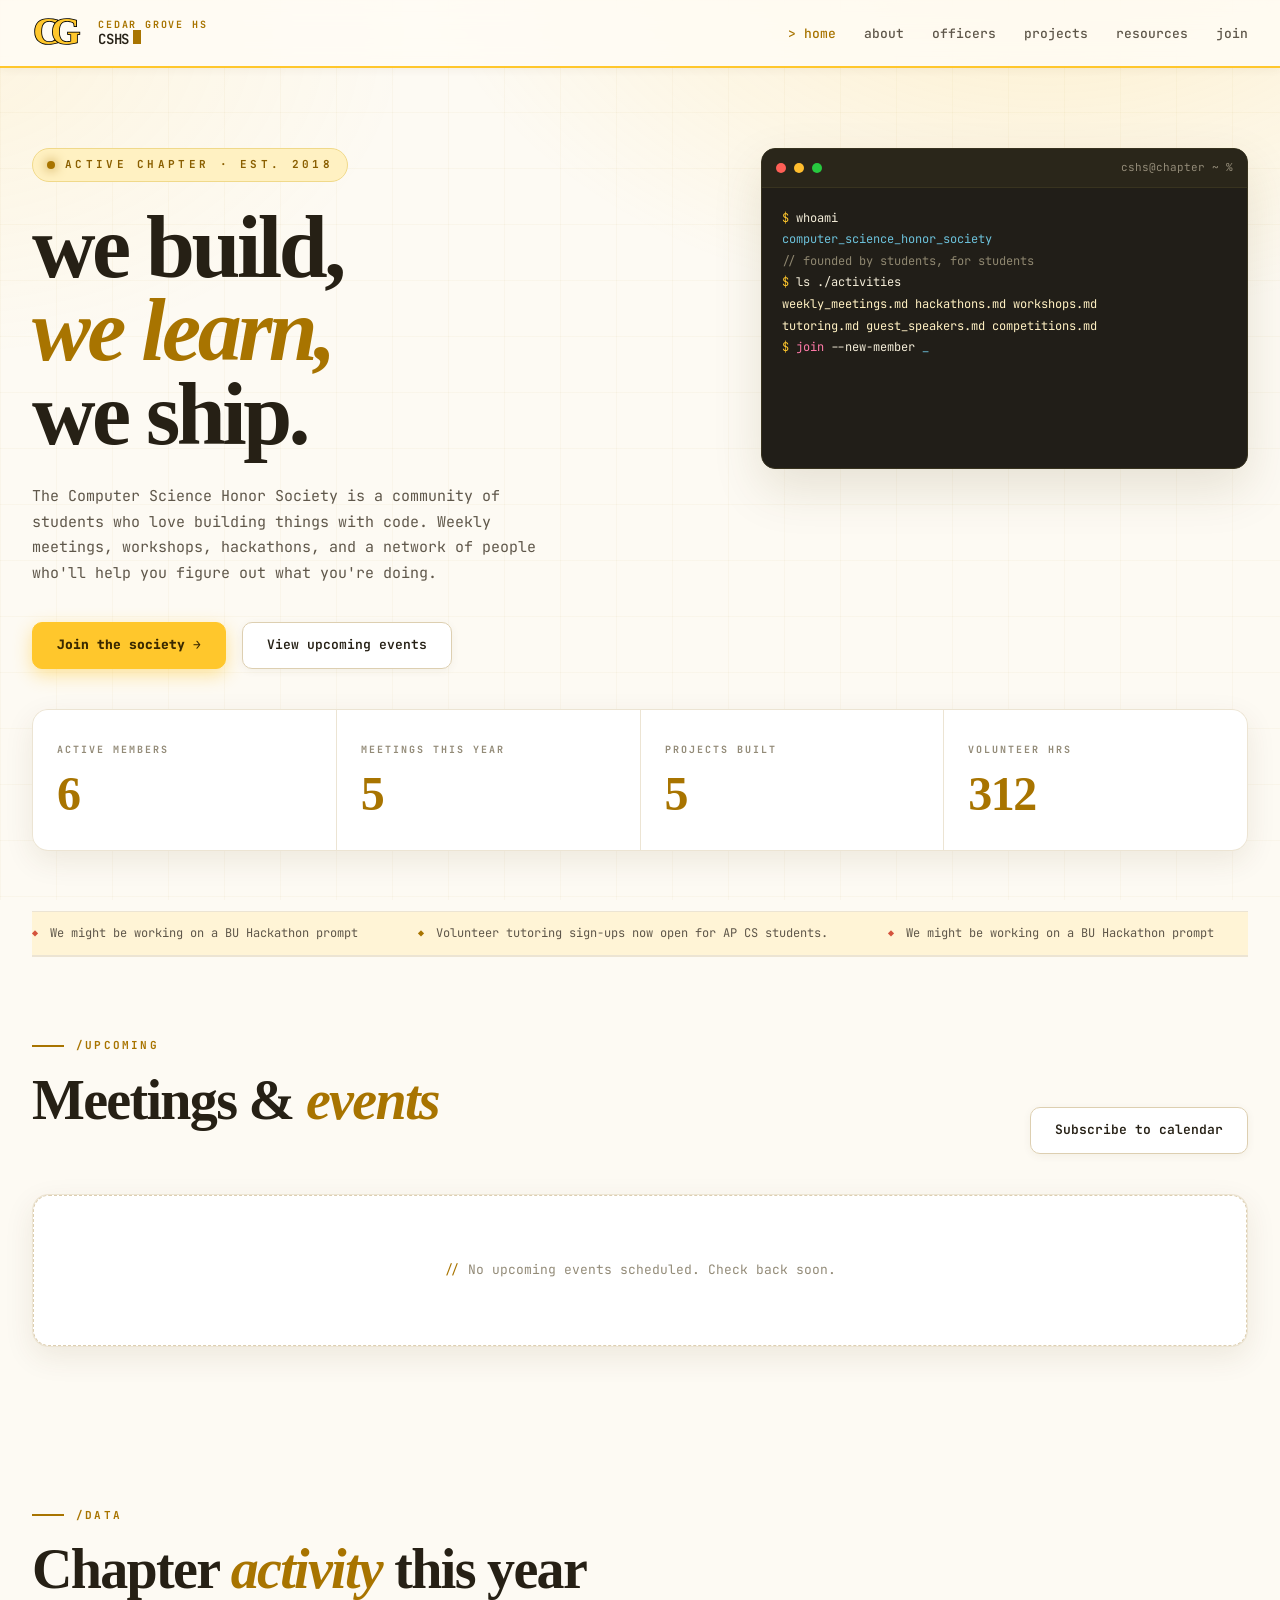
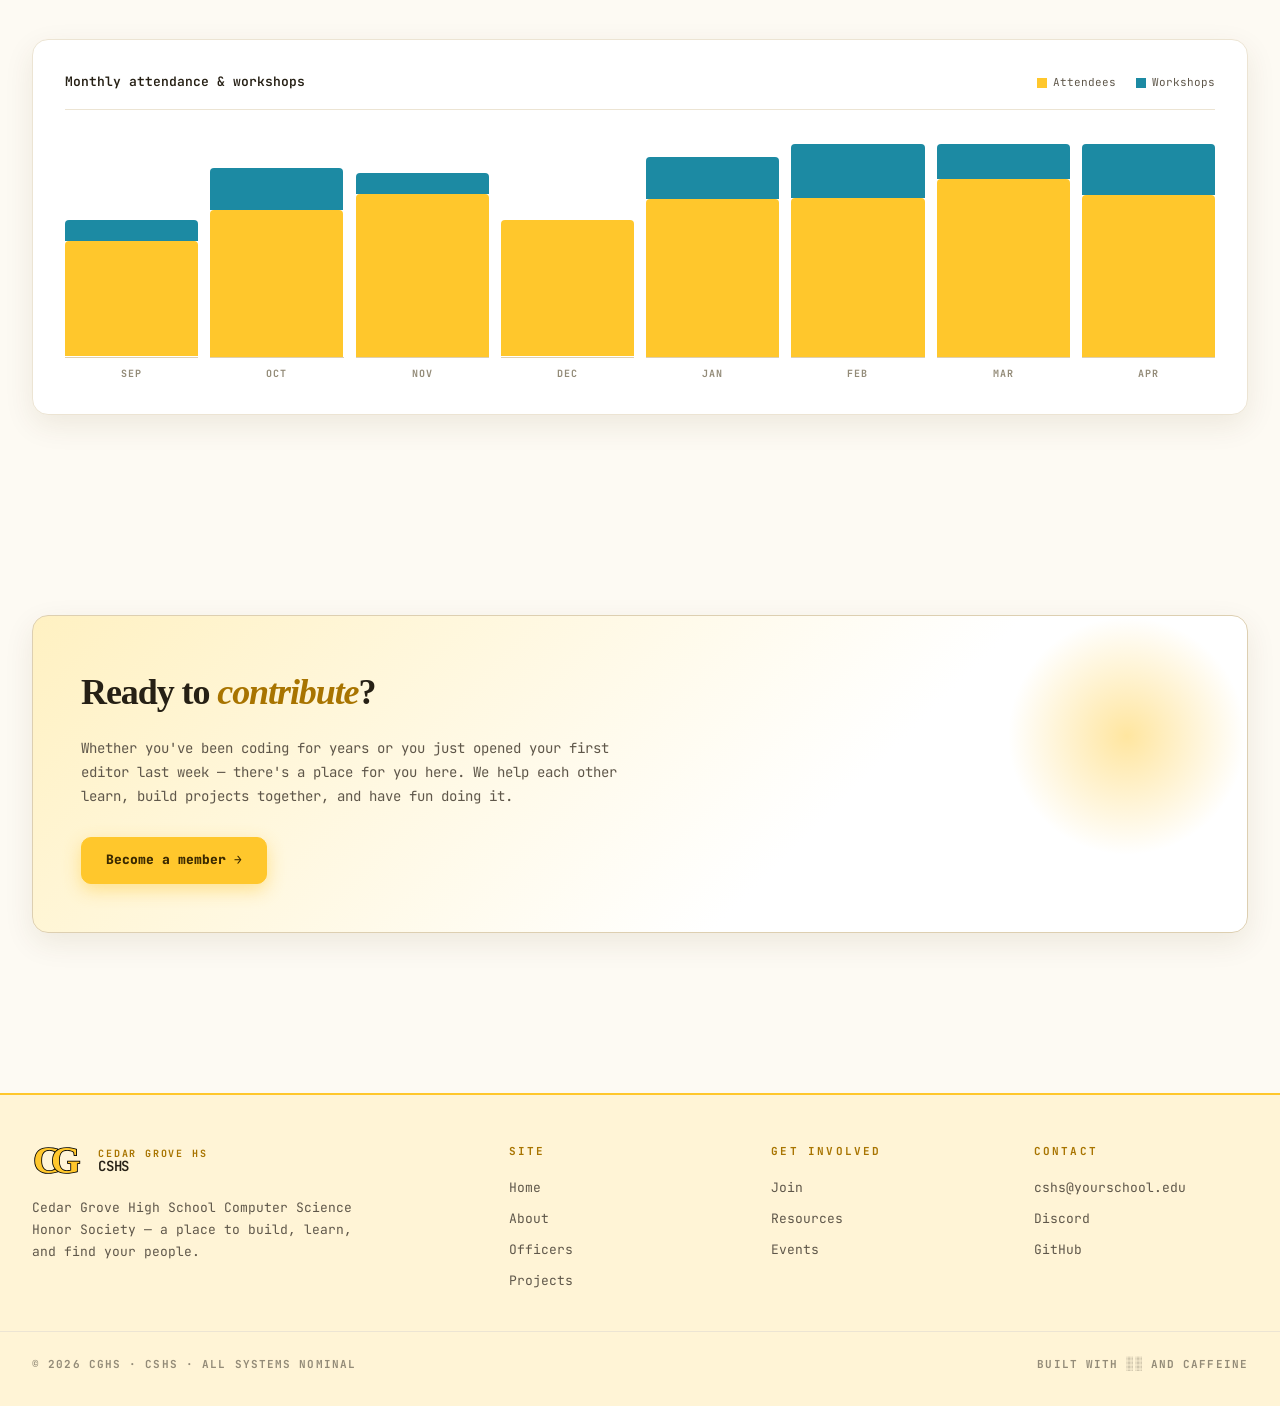
==== commit d6053502: "Brighten theme: warm, light, welcoming palette over gold/black Keeps the Cedar Grove gold accent and" ====
--- a/index.html
+++ b/index.html
@@ -124,7 +124,7 @@
       <div class="chart-header">
         <div class="chart-title">Monthly attendance & workshops</div>
         <div class="chart-legend">
-          <span><span class="legend-dot" style="background: var(--accent)"></span>Attendees</span>
+          <span><span class="legend-dot" style="background: var(--accent-bright)"></span>Attendees</span>
           <span><span class="legend-dot" style="background: var(--cyan)"></span>Workshops</span>
         </div>
       </div>
--- a/assets/style.css
+++ b/assets/style.css
@@ -7,22 +7,31 @@
 @import url('https://fonts.googleapis.com/css2?family=JetBrains+Mono:wght@300;400;500;700;800&family=Fraunces:opsz,wght@9..144,400;9..144,700;9..144,900&display=swap');
 
 :root {
-  --bg: #0d0d0d;
-  --bg-elevated: #161616;
-  --bg-card: #1d1d1d;
-  --border: #2a2419;
-  --border-bright: #3d3526;
-  --text: #f5f1e8;
-  --text-dim: #aaa195;
-  --text-muted: #756e60;
-  --accent: #ffc72c;        /* CG gold */
-  --accent-dim: #e0ae22;
-  --accent-deep: #b8870a;
-  --accent-glow: rgba(255, 199, 44, 0.18);
-  --cream: #fff5d6;
-  --magenta: #ff5c8a;
-  --cyan: #6ab8d1;
-  --red: #ff6b6b;
+  /* Warm, light, welcoming palette */
+  --bg: #fdfaf3;            /* soft warm ivory */
+  --bg-elevated: #ffffff;   /* clean white cards */
+  --bg-card: #fff6e3;       /* warm cream hover */
+  --bg-warm: #fff4d6;       /* soft gold-tinted panels */
+  --border: #ece4d3;        /* light warm hairline */
+  --border-bright: #ddcfb1; /* slightly stronger hairline */
+  --text: #262015;          /* warm near-black */
+  --text-dim: #5f574a;      /* muted brown-gray body text */
+  --text-muted: #938b78;    /* soft captions */
+  --accent: #a87400;        /* deep readable gold (text + links) */
+  --accent-bright: #ffc72c; /* bright CG gold (fills + decoration) */
+  --accent-dim: #eab21f;
+  --accent-deep: #8a5f00;
+  --accent-soft: #fff1c2;   /* pale gold wash */
+  --accent-glow: rgba(255, 199, 44, 0.45);
+  --cream: #fff5d6;         /* light cream — used inside dark terminal */
+  --magenta: #cf2e69;
+  --cyan: #1c8aa3;
+  --red: #d4533d;
+  --shadow-sm: 0 2px 8px rgba(80, 60, 0, 0.06);
+  --shadow-md: 0 10px 30px rgba(80, 60, 0, 0.09);
+  --shadow-lg: 0 20px 50px rgba(80, 60, 0, 0.13);
+  --radius: 16px;
+  --radius-sm: 10px;
   --mono: 'JetBrains Mono', ui-monospace, 'SF Mono', Menlo, monospace;
   --serif: 'Fraunces', Georgia, serif;
 }
@@ -47,29 +56,29 @@
   position: relative;
 }
 
-/* Subtle grid background */
+/* Faint warm grid — barely-there texture */
 body::before {
   content: '';
   position: fixed;
   inset: 0;
   background-image:
-    linear-gradient(rgba(255, 199, 44, 0.03) 1px, transparent 1px),
-    linear-gradient(90deg, rgba(255, 199, 44, 0.03) 1px, transparent 1px);
-  background-size: 50px 50px;
+    linear-gradient(rgba(168, 116, 0, 0.035) 1px, transparent 1px),
+    linear-gradient(90deg, rgba(168, 116, 0, 0.035) 1px, transparent 1px);
+  background-size: 56px 56px;
   pointer-events: none;
   z-index: 0;
 }
 
-/* Diagonal gold stripe accent */
+/* Soft sunny ambient glow — light & welcoming */
 body::after {
   content: '';
   position: fixed;
   inset: 0;
-  background: linear-gradient(transparent 50%, rgba(0, 0, 0, 0.04) 50%);
-  background-size: 100% 4px;
+  background:
+    radial-gradient(900px 560px at 82% -8%, rgba(255, 199, 44, 0.20), transparent 70%),
+    radial-gradient(760px 520px at -5% 4%, rgba(255, 199, 44, 0.10), transparent 62%);
   pointer-events: none;
-  z-index: 1;
-  opacity: 0.5;
+  z-index: 0;
 }
 
 a {
@@ -89,9 +98,10 @@
   position: sticky;
   top: 0;
   z-index: 100;
-  background: rgba(13, 13, 13, 0.92);
+  background: rgba(255, 252, 245, 0.85);
   backdrop-filter: blur(12px);
-  border-bottom: 2px solid var(--accent);
+  border-bottom: 2px solid var(--accent-bright);
+  box-shadow: var(--shadow-sm);
 }
 
 .nav-inner {
@@ -263,17 +273,18 @@
 
 .hero-tag {
   font-size: 11px;
-  color: var(--accent);
+  color: var(--accent-deep);
   letter-spacing: 0.3em;
   text-transform: uppercase;
   margin-bottom: 24px;
   display: inline-flex;
   align-items: center;
   gap: 10px;
-  padding: 6px 12px;
-  border: 1px solid var(--border-bright);
-  background: var(--bg-elevated);
-  font-weight: 700;
+  padding: 7px 14px;
+  border: 1px solid #f0d98a;
+  background: var(--accent-soft);
+  font-weight: 700;
+  border-radius: 999px;
 }
 
 .hero-tag .pulse {
@@ -334,44 +345,51 @@
   cursor: pointer;
   transition: all 0.2s;
   text-decoration: none;
+  border-radius: var(--radius-sm);
+  box-shadow: var(--shadow-sm);
 }
 
 .btn:hover {
   border-color: var(--accent);
   color: var(--accent);
   background: var(--bg-card);
+  transform: translateY(-1px);
+  box-shadow: var(--shadow-md);
 }
 
 .btn-primary {
-  background: var(--accent);
-  color: #1a1300;
-  border-color: var(--accent);
+  background: var(--accent-bright);
+  color: #3a2900;
+  border-color: var(--accent-bright);
   font-weight: 800;
+  box-shadow: 0 6px 18px var(--accent-glow);
 }
 
 .btn-primary:hover {
   background: var(--accent-dim);
-  color: #1a1300;
-  box-shadow: 0 0 24px var(--accent-glow);
-}
-
-/* Terminal window in hero */
+  color: #3a2900;
+  transform: translateY(-1px);
+  box-shadow: 0 10px 26px var(--accent-glow);
+}
+
+/* Terminal window in hero — a friendly code window on the light page */
 .terminal {
-  background: var(--bg-elevated);
-  border: 1px solid var(--border-bright);
-  border-radius: 6px;
+  background: #211e18;
+  border: 1px solid #38331f;
+  border-radius: 14px;
   overflow: hidden;
   font-size: 12px;
-  box-shadow: 0 12px 40px rgba(0, 0, 0, 0.5);
+  color: #f3ecd8;
+  box-shadow: var(--shadow-lg);
 }
 
 .terminal-header {
-  background: var(--bg-card);
+  background: #2a261a;
   padding: 10px 14px;
   display: flex;
   align-items: center;
   gap: 8px;
-  border-bottom: 1px solid var(--border);
+  border-bottom: 1px solid #38331f;
 }
 
 .terminal-dot {
@@ -415,11 +433,12 @@
   to { opacity: 1; transform: translateY(0); }
 }
 
-.prompt { color: var(--accent); }
-.path { color: var(--cyan); }
-.comment { color: var(--text-muted); }
-.string { color: var(--cream); }
-.keyword { color: var(--magenta); }
+/* Syntax colors live only inside the dark terminal — kept vivid on dark */
+.prompt { color: #ffc72c; }
+.path { color: #6cc1da; }
+.comment { color: #8f8770; }
+.string { color: #fff0c2; }
+.keyword { color: #ff7aa8; }
 
 /* ============================================
    STATS
@@ -573,18 +592,23 @@
   white-space: nowrap;
 }
 
+.event-type {
+  border-radius: 999px;
+  background: var(--bg-elevated);
+}
+
 .event-type.meeting { color: var(--accent); border-color: var(--accent); }
 .event-type.workshop { color: var(--cyan); border-color: var(--cyan); }
 .event-type.competition { color: var(--magenta); border-color: var(--magenta); }
-.event-type.social { color: var(--cream); border-color: var(--cream); }
+.event-type.social { color: #2f9e6f; border-color: #2f9e6f; }
 .event-type.guest { color: var(--red); border-color: var(--red); }
-.event-type.other { color: var(--text-dim); border-color: var(--text-dim); }
+.event-type.other { color: var(--text-dim); border-color: var(--border-bright); }
 
 /* ============================================
    ANNOUNCEMENTS BAR
    ============================================ */
 .announcement-bar {
-  background: var(--bg-elevated);
+  background: var(--bg-warm);
   border-top: 1px solid var(--border);
   border-bottom: 1px solid var(--border);
   padding: 12px 0;
@@ -628,9 +652,11 @@
    ============================================ */
 .activity-chart {
   background: var(--bg-elevated);
-  border: 1px solid var(--border-bright);
+  border: 1px solid var(--border);
   padding: 32px;
   margin-top: 40px;
+  border-radius: var(--radius);
+  box-shadow: var(--shadow-md);
 }
 
 .chart-header {
@@ -689,7 +715,8 @@
 
 .bar {
   width: 100%;
-  background: var(--accent);
+  background: var(--accent-bright);
+  border-radius: 4px 4px 0 0;
   transition: opacity 0.2s;
   position: relative;
   animation: barGrow 0.8s ease-out forwards;
@@ -697,7 +724,7 @@
   transform: scaleY(0);
 }
 
-.bar.attendance { background: var(--accent); }
+.bar.attendance { background: var(--accent-bright); }
 .bar.workshops { background: var(--cyan); }
 
 @keyframes barGrow {
@@ -857,12 +884,14 @@
    JOIN / CTA SECTION
    ============================================ */
 .cta-box {
-  background: var(--bg-elevated);
+  background: linear-gradient(135deg, var(--accent-soft), var(--bg-elevated) 65%);
   border: 1px solid var(--border-bright);
   padding: 48px;
   margin-top: 40px;
   position: relative;
   overflow: hidden;
+  border-radius: var(--radius);
+  box-shadow: var(--shadow-md);
 }
 
 .cta-box::before {
@@ -907,16 +936,19 @@
 
 .resource-card {
   background: var(--bg-elevated);
-  border: 1px solid var(--border-bright);
+  border: 1px solid var(--border);
   padding: 28px;
   transition: all 0.2s;
   cursor: pointer;
   position: relative;
+  border-radius: var(--radius);
+  box-shadow: var(--shadow-sm);
 }
 
 .resource-card:hover {
-  border-color: var(--accent);
-  transform: translateY(-2px);
+  border-color: var(--accent-bright);
+  transform: translateY(-3px);
+  box-shadow: var(--shadow-md);
 }
 
 .resource-card::after {
@@ -1027,12 +1059,12 @@
    FOOTER
    ============================================ */
 footer {
-  border-top: 2px solid var(--accent);
+  border-top: 2px solid var(--accent-bright);
   padding: 48px 0 32px;
   margin-top: 80px;
   position: relative;
   z-index: 2;
-  background: var(--bg-elevated);
+  background: var(--bg-warm);
 }
 
 .footer-inner {
@@ -1166,3 +1198,20 @@
   opacity: 1;
   transform: translateY(0);
 }
+
+/* ============================================
+   SOFT SURFACES — round & lift the hairline grids
+   ============================================ */
+.stats-grid,
+.events-list,
+.officers-grid,
+.projects-grid,
+.values-list {
+  border-radius: var(--radius);
+  overflow: hidden;
+  box-shadow: var(--shadow-md);
+}
+
+.empty-state {
+  border-radius: var(--radius);
+}
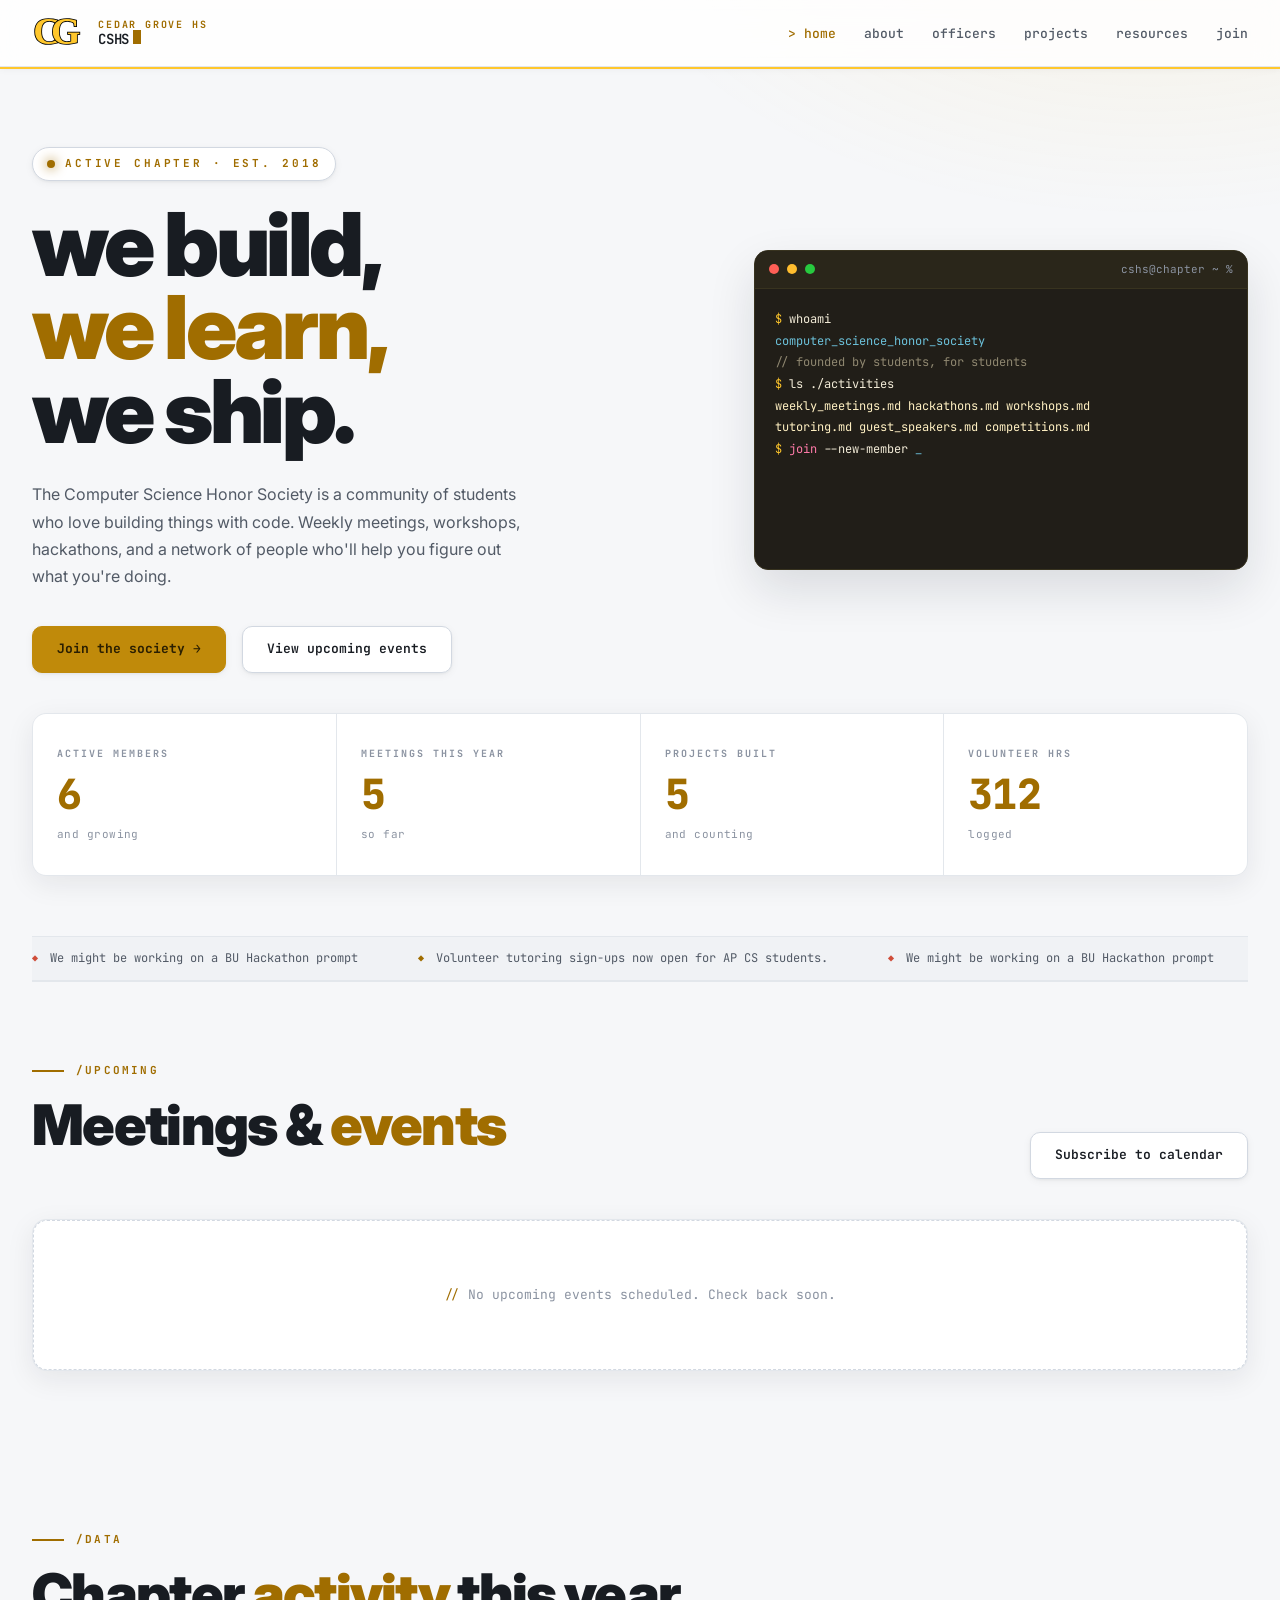
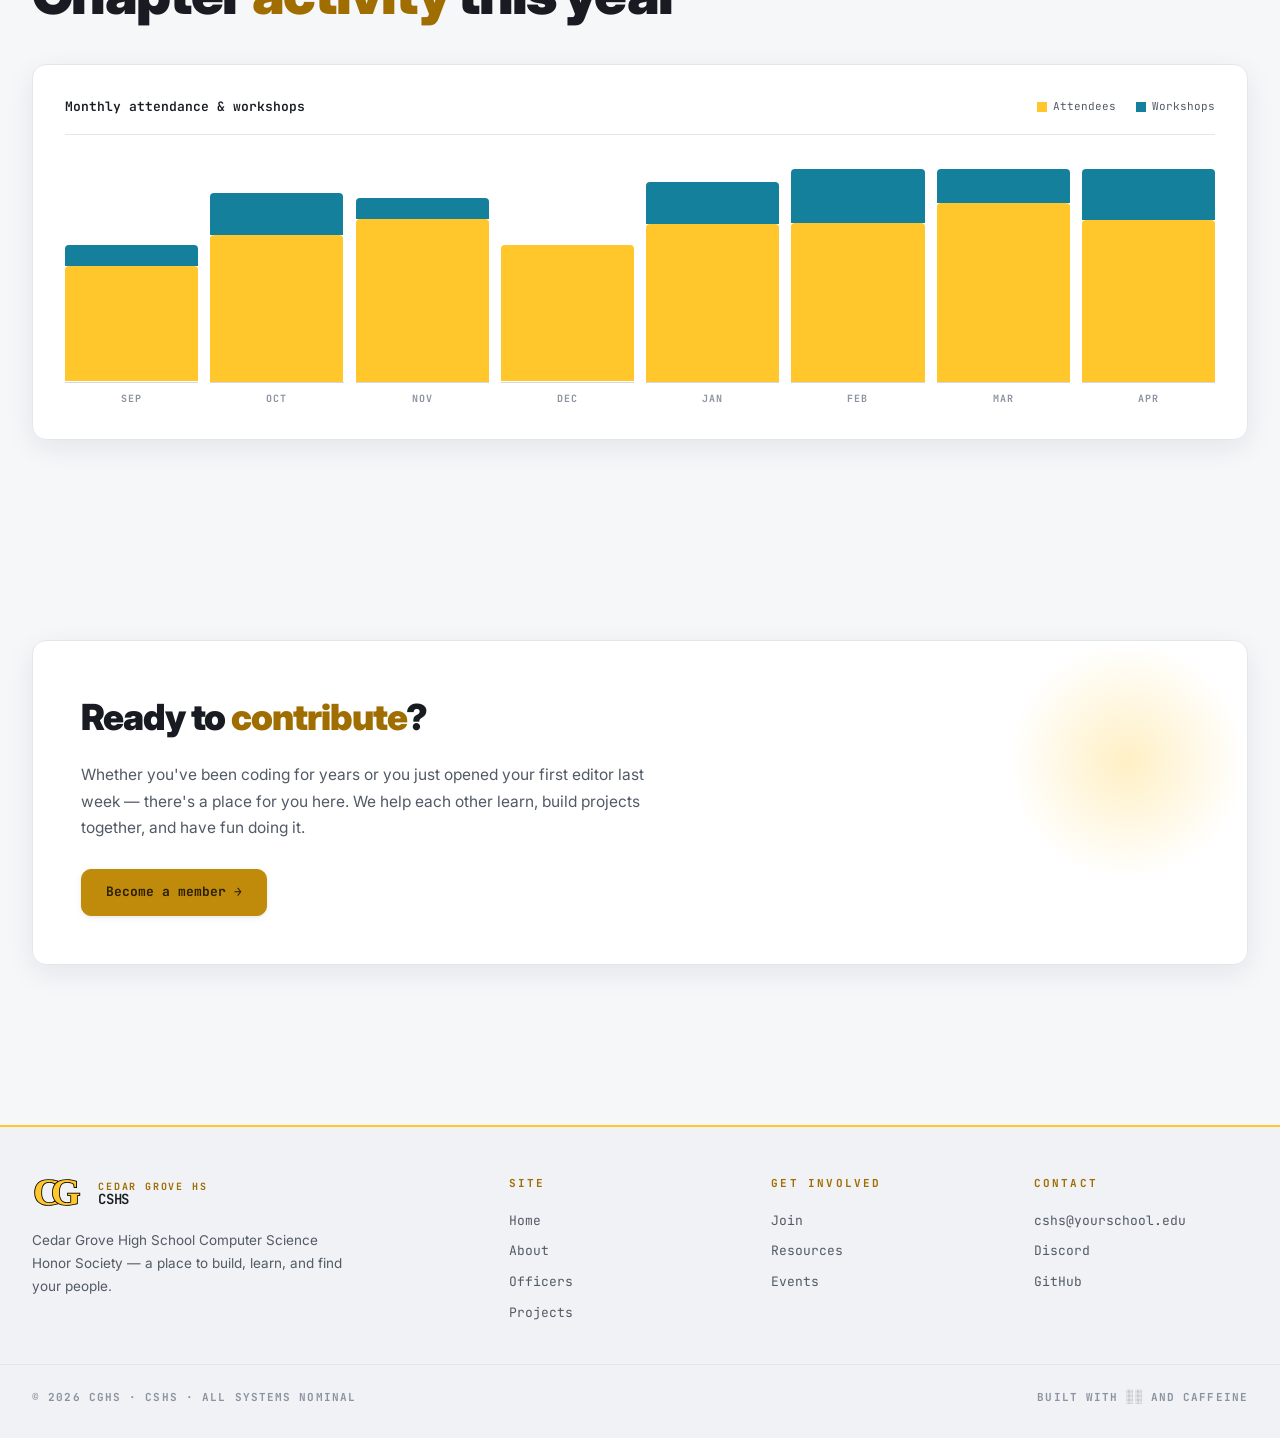
==== commit f1e62ba3: "Refine theme: cool neutrals, mono+sans type system, calmer accents Addresses design feedback on the " ====
--- a/index.html
+++ b/index.html
@@ -80,18 +80,22 @@
       <div class="stat">
         <div class="stat-label">Active members</div>
         <div class="stat-value" data-stat="members">0</div>
+        <div class="stat-suffix">and growing</div>
       </div>
       <div class="stat">
         <div class="stat-label">Meetings this year</div>
         <div class="stat-value" data-stat="meetings_this_year">0</div>
+        <div class="stat-suffix">so far</div>
       </div>
       <div class="stat">
         <div class="stat-label">Projects built</div>
         <div class="stat-value" data-stat="projects_built">0</div>
+        <div class="stat-suffix">and counting</div>
       </div>
       <div class="stat">
         <div class="stat-label">Volunteer hrs</div>
         <div class="stat-value" data-stat="hours_volunteered">0</div>
+        <div class="stat-suffix">logged</div>
       </div>
     </div>
   </section>
--- a/assets/style.css
+++ b/assets/style.css
@@ -4,36 +4,37 @@
    School colors: gold + black
    ============================================ */
 
-@import url('https://fonts.googleapis.com/css2?family=JetBrains+Mono:wght@300;400;500;700;800&family=Fraunces:opsz,wght@9..144,400;9..144,700;9..144,900&display=swap');
+@import url('https://fonts.googleapis.com/css2?family=Inter:wght@400;500;600;700;800;900&family=JetBrains+Mono:wght@300;400;500;700;800&display=swap');
 
 :root {
-  /* Warm, light, welcoming palette */
-  --bg: #fdfaf3;            /* soft warm ivory */
+  /* Cool, restful neutrals so the warm gold accent actually pops */
+  --bg: #f6f7f9;            /* cool off-white — gives the eye a rest */
   --bg-elevated: #ffffff;   /* clean white cards */
-  --bg-card: #fff6e3;       /* warm cream hover */
-  --bg-warm: #fff4d6;       /* soft gold-tinted panels */
-  --border: #ece4d3;        /* light warm hairline */
-  --border-bright: #ddcfb1; /* slightly stronger hairline */
-  --text: #262015;          /* warm near-black */
-  --text-dim: #5f574a;      /* muted brown-gray body text */
-  --text-muted: #938b78;    /* soft captions */
-  --accent: #a87400;        /* deep readable gold (text + links) */
-  --accent-bright: #ffc72c; /* bright CG gold (fills + decoration) */
-  --accent-dim: #eab21f;
-  --accent-deep: #8a5f00;
-  --accent-soft: #fff1c2;   /* pale gold wash */
-  --accent-glow: rgba(255, 199, 44, 0.45);
-  --cream: #fff5d6;         /* light cream — used inside dark terminal */
-  --magenta: #cf2e69;
-  --cyan: #1c8aa3;
-  --red: #d4533d;
-  --shadow-sm: 0 2px 8px rgba(80, 60, 0, 0.06);
-  --shadow-md: 0 10px 30px rgba(80, 60, 0, 0.09);
-  --shadow-lg: 0 20px 50px rgba(80, 60, 0, 0.13);
-  --radius: 16px;
+  --bg-card: #eef1f5;       /* cool light hover */
+  --bg-panel: #f0f2f5;      /* subtle cool panel (ticker, footer) */
+  --border: #e3e7ec;        /* cool hairline */
+  --border-bright: #d2d8e1; /* stronger hairline */
+  --text: #181c22;          /* cool near-black */
+  --text-dim: #525a66;      /* cool gray body text */
+  --text-muted: #8b93a1;    /* soft captions */
+  --accent: #a06d00;        /* deep gold — readable on cool, for labels/links */
+  --accent-bright: #ffc72c; /* bright CG gold — small accents only */
+  --gold-solid: #c08a0a;    /* primary button — confident, not neon */
+  --accent-dim: #ad7c06;    /* button hover */
+  --accent-deep: #7a5400;
+  --accent-soft: #fbeec2;   /* pale gold wash — used sparingly */
+  --accent-glow: rgba(255, 199, 44, 0.28);
+  --cream: #fff5d6;         /* light cream — dark terminal only */
+  --magenta: #c42a6b;
+  --cyan: #14809c;
+  --red: #cf4d39;
+  --shadow-sm: 0 1px 3px rgba(20, 28, 40, 0.06), 0 2px 8px rgba(20, 28, 40, 0.05);
+  --shadow-md: 0 8px 28px rgba(20, 28, 40, 0.08);
+  --shadow-lg: 0 20px 48px rgba(20, 28, 40, 0.12);
+  --radius: 14px;
   --radius-sm: 10px;
   --mono: 'JetBrains Mono', ui-monospace, 'SF Mono', Menlo, monospace;
-  --serif: 'Fraunces', Georgia, serif;
+  --sans: 'Inter', -apple-system, BlinkMacSystemFont, 'Segoe UI', Roboto, Helvetica, Arial, sans-serif;
 }
 
 * {
@@ -56,27 +57,13 @@
   position: relative;
 }
 
-/* Faint warm grid — barely-there texture */
-body::before {
-  content: '';
-  position: fixed;
-  inset: 0;
-  background-image:
-    linear-gradient(rgba(168, 116, 0, 0.035) 1px, transparent 1px),
-    linear-gradient(90deg, rgba(168, 116, 0, 0.035) 1px, transparent 1px);
-  background-size: 56px 56px;
-  pointer-events: none;
-  z-index: 0;
-}
-
-/* Soft sunny ambient glow — light & welcoming */
+/* No grid pattern — keep the background calm and restful.
+   A single faint brand glow in one corner adds depth without noise. */
 body::after {
   content: '';
   position: fixed;
   inset: 0;
-  background:
-    radial-gradient(900px 560px at 82% -8%, rgba(255, 199, 44, 0.20), transparent 70%),
-    radial-gradient(760px 520px at -5% 4%, rgba(255, 199, 44, 0.10), transparent 62%);
+  background: radial-gradient(820px 480px at 90% -12%, rgba(255, 199, 44, 0.10), transparent 68%);
   pointer-events: none;
   z-index: 0;
 }
@@ -98,10 +85,10 @@
   position: sticky;
   top: 0;
   z-index: 100;
-  background: rgba(255, 252, 245, 0.85);
+  background: rgba(255, 255, 255, 0.82);
   backdrop-filter: blur(12px);
-  border-bottom: 2px solid var(--accent-bright);
-  box-shadow: var(--shadow-sm);
+  border-bottom: 1px solid var(--border);
+  box-shadow: 0 2px 0 var(--accent-bright), var(--shadow-sm);
 }
 
 .nav-inner {
@@ -238,7 +225,7 @@
 }
 
 .section-title {
-  font-family: var(--serif);
+  font-family: var(--sans);
   font-size: clamp(2rem, 5vw, 3.5rem);
   font-weight: 900;
   line-height: 1.05;
@@ -249,7 +236,6 @@
 
 .section-title .accent {
   color: var(--accent);
-  font-style: italic;
 }
 
 /* ============================================
@@ -262,9 +248,9 @@
 
 .hero-grid {
   display: grid;
-  grid-template-columns: 1.4fr 1fr;
-  gap: 48px;
-  align-items: start;
+  grid-template-columns: 1.35fr 1fr;
+  gap: 56px;
+  align-items: center;
 }
 
 .hero-content {
@@ -273,18 +259,19 @@
 
 .hero-tag {
   font-size: 11px;
-  color: var(--accent-deep);
-  letter-spacing: 0.3em;
+  color: var(--accent);
+  letter-spacing: 0.26em;
   text-transform: uppercase;
-  margin-bottom: 24px;
+  margin-bottom: 22px;
   display: inline-flex;
   align-items: center;
   gap: 10px;
   padding: 7px 14px;
-  border: 1px solid #f0d98a;
-  background: var(--accent-soft);
+  border: 1px solid var(--border-bright);
+  background: var(--bg-elevated);
   font-weight: 700;
   border-radius: 999px;
+  box-shadow: var(--shadow-sm);
 }
 
 .hero-tag .pulse {
@@ -302,7 +289,7 @@
 }
 
 .hero-title {
-  font-family: var(--serif);
+  font-family: var(--sans);
   font-size: clamp(2.5rem, 7vw, 5.5rem);
   font-weight: 900;
   line-height: 0.95;
@@ -314,13 +301,13 @@
 .hero-title .line-2 {
   display: block;
   color: var(--accent);
-  font-style: italic;
 }
 
 .hero-subtitle {
-  font-size: 15px;
-  color: var(--text-dim);
-  max-width: 520px;
+  font-family: var(--sans);
+  font-size: 16px;
+  color: var(--text-dim);
+  max-width: 500px;
   margin-bottom: 36px;
   line-height: 1.7;
 }
@@ -358,18 +345,18 @@
 }
 
 .btn-primary {
-  background: var(--accent-bright);
-  color: #3a2900;
-  border-color: var(--accent-bright);
-  font-weight: 800;
-  box-shadow: 0 6px 18px var(--accent-glow);
+  background: var(--gold-solid);
+  color: #2a1f02;
+  border-color: var(--gold-solid);
+  font-weight: 700;
+  box-shadow: var(--shadow-sm);
 }
 
 .btn-primary:hover {
   background: var(--accent-dim);
-  color: #3a2900;
+  color: #2a1f02;
   transform: translateY(-1px);
-  box-shadow: 0 10px 26px var(--accent-glow);
+  box-shadow: var(--shadow-md);
 }
 
 /* Terminal window in hero — a friendly code window on the light page */
@@ -473,19 +460,21 @@
 }
 
 .stat-value {
-  font-family: var(--serif);
-  font-size: 3rem;
-  font-weight: 900;
+  font-family: var(--mono);
+  font-size: 2.6rem;
+  font-weight: 800;
   color: var(--accent);
   line-height: 1;
-  letter-spacing: -0.03em;
+  letter-spacing: -0.02em;
+  font-variant-numeric: tabular-nums;
 }
 
 .stat-suffix {
   font-family: var(--mono);
-  font-size: 13px;
-  color: var(--text-dim);
-  margin-top: 8px;
+  font-size: 11px;
+  color: var(--text-muted);
+  letter-spacing: 0.04em;
+  margin-top: 10px;
 }
 
 /* ============================================
@@ -534,11 +523,12 @@
 }
 
 .event-day {
-  font-family: var(--serif);
-  font-size: 2.4rem;
-  font-weight: 900;
+  font-family: var(--mono);
+  font-size: 2.2rem;
+  font-weight: 800;
   color: var(--accent);
   line-height: 1;
+  font-variant-numeric: tabular-nums;
 }
 
 .event-month {
@@ -577,8 +567,9 @@
 }
 
 .event-description {
-  font-size: 12px;
-  color: var(--text-muted);
+  font-family: var(--sans);
+  font-size: 13px;
+  color: var(--text-dim);
   line-height: 1.6;
 }
 
@@ -608,7 +599,7 @@
    ANNOUNCEMENTS BAR
    ============================================ */
 .announcement-bar {
-  background: var(--bg-warm);
+  background: var(--bg-panel);
   border-top: 1px solid var(--border);
   border-bottom: 1px solid var(--border);
   padding: 12px 0;
@@ -762,14 +753,15 @@
 }
 
 .about-text p {
-  font-size: 14px;
+  font-family: var(--sans);
+  font-size: 15.5px;
   color: var(--text-dim);
   line-height: 1.8;
   margin-bottom: 20px;
 }
 
 .about-text p:first-child::first-letter {
-  font-family: var(--serif);
+  font-family: var(--sans);
   font-size: 3.5rem;
   font-weight: 900;
   float: left;
@@ -806,7 +798,7 @@
 }
 
 .value-title {
-  font-family: var(--serif);
+  font-family: var(--sans);
   font-size: 1.5rem;
   font-weight: 700;
   color: var(--accent);
@@ -815,9 +807,10 @@
 }
 
 .value-desc {
-  font-size: 13px;
-  color: var(--text-dim);
-  line-height: 1.6;
+  font-family: var(--sans);
+  font-size: 14px;
+  color: var(--text-dim);
+  line-height: 1.65;
 }
 
 /* ============================================
@@ -850,7 +843,7 @@
   display: flex;
   align-items: center;
   justify-content: center;
-  font-family: var(--serif);
+  font-family: var(--sans);
   font-weight: 900;
   font-size: 1.5rem;
   color: var(--accent);
@@ -867,7 +860,7 @@
 }
 
 .officer-name {
-  font-family: var(--serif);
+  font-family: var(--sans);
   font-size: 1.25rem;
   font-weight: 700;
   color: var(--text);
@@ -884,8 +877,8 @@
    JOIN / CTA SECTION
    ============================================ */
 .cta-box {
-  background: linear-gradient(135deg, var(--accent-soft), var(--bg-elevated) 65%);
-  border: 1px solid var(--border-bright);
+  background: var(--bg-elevated);
+  border: 1px solid var(--border);
   padding: 48px;
   margin-top: 40px;
   position: relative;
@@ -906,7 +899,7 @@
 }
 
 .cta-title {
-  font-family: var(--serif);
+  font-family: var(--sans);
   font-size: 2.25rem;
   font-weight: 900;
   letter-spacing: -0.03em;
@@ -914,11 +907,12 @@
   color: var(--text);
 }
 
-.cta-title .accent { color: var(--accent); font-style: italic; }
+.cta-title .accent { color: var(--accent); }
 
 .cta-text {
-  color: var(--text-dim);
-  font-size: 14px;
+  font-family: var(--sans);
+  color: var(--text-dim);
+  font-size: 15.5px;
   margin-bottom: 28px;
   max-width: 580px;
   line-height: 1.7;
@@ -975,7 +969,7 @@
 }
 
 .resource-title {
-  font-family: var(--serif);
+  font-family: var(--sans);
   font-size: 1.5rem;
   font-weight: 700;
   margin-bottom: 12px;
@@ -983,9 +977,10 @@
 }
 
 .resource-desc {
-  color: var(--text-dim);
-  font-size: 13px;
-  line-height: 1.6;
+  font-family: var(--sans);
+  color: var(--text-dim);
+  font-size: 14px;
+  line-height: 1.65;
 }
 
 /* ============================================
@@ -1023,7 +1018,7 @@
 }
 
 .project-title {
-  font-family: var(--serif);
+  font-family: var(--sans);
   font-size: 1.4rem;
   font-weight: 700;
   margin-bottom: 12px;
@@ -1036,9 +1031,10 @@
 }
 
 .project-desc {
-  color: var(--text-dim);
-  font-size: 12px;
-  line-height: 1.6;
+  font-family: var(--sans);
+  color: var(--text-dim);
+  font-size: 13.5px;
+  line-height: 1.65;
   margin-bottom: 16px;
 }
 
@@ -1064,7 +1060,7 @@
   margin-top: 80px;
   position: relative;
   z-index: 2;
-  background: var(--bg-warm);
+  background: var(--bg-panel);
 }
 
 .footer-inner {
@@ -1103,7 +1099,8 @@
 }
 
 .footer-tagline {
-  font-size: 13px;
+  font-family: var(--sans);
+  font-size: 13.5px;
   color: var(--text-dim);
   max-width: 320px;
   line-height: 1.7;
